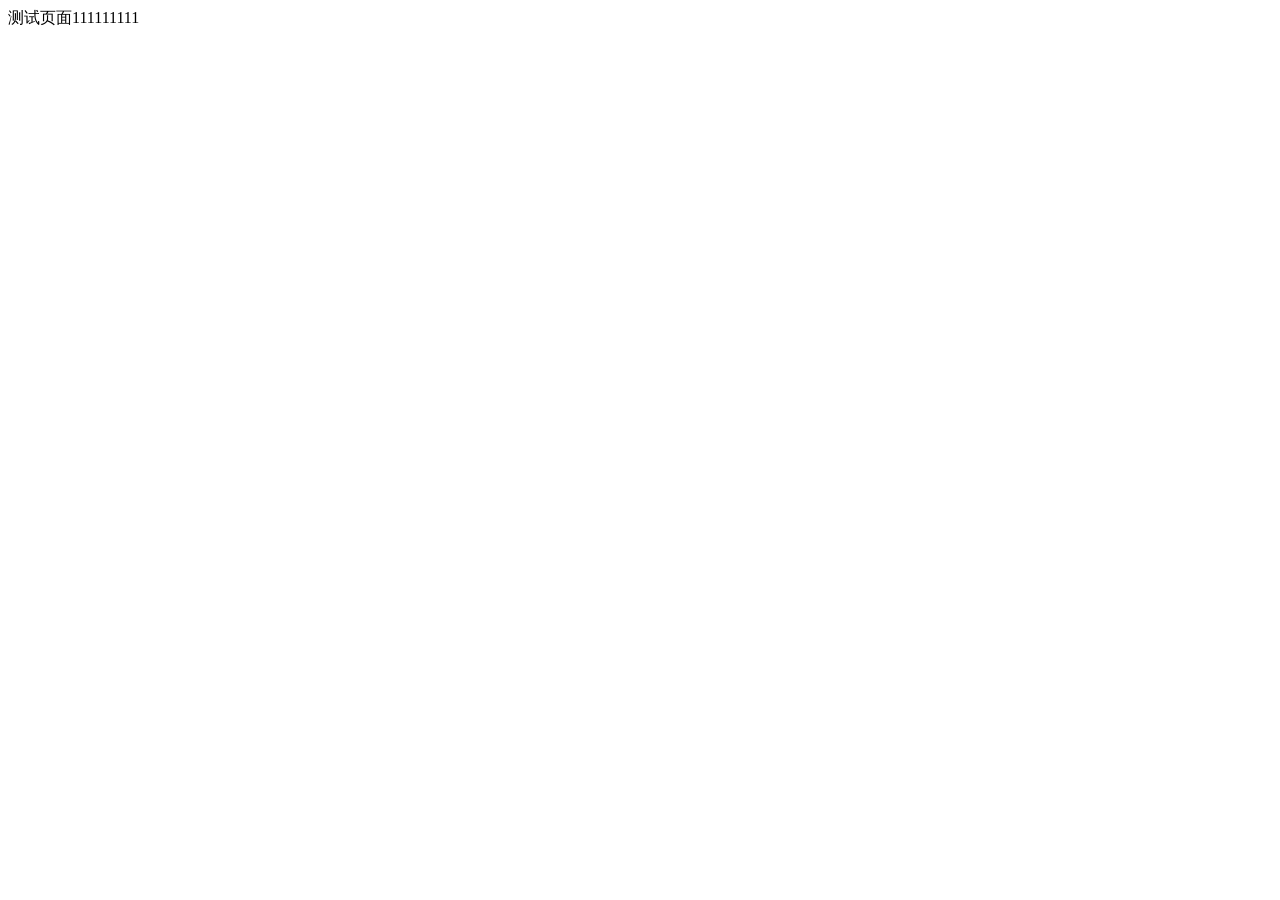
==== index.html @ 457b746d "测试提交1" ====
<!doctype html>
<html lang="zh" id="htmlRoot">
  <head>
    <meta charset="UTF-8" />
    <meta http-equiv="X-UA-Compatible" content="IE=edge,chrome=1" />
    <meta name="renderer" content="webkit" />
    <meta
      name="viewport"
      content="width=device-width,initial-scale=1.0,minimum-scale=1.0,maximum-scale=1.0,user-scalable=0"
    />
    <title>huangct668</title>
  </head>
  <body>
    <div id="app">
      <style>
        
      </style>
      <div class="app-loading">
        <div class="app-loading-wrap">
          <div class="app-loading-title">测试页面111111111</div>
        </div>
      </div>
    </div>
    <script type="text/javascript">
      
    </script>
  </body>
</html>
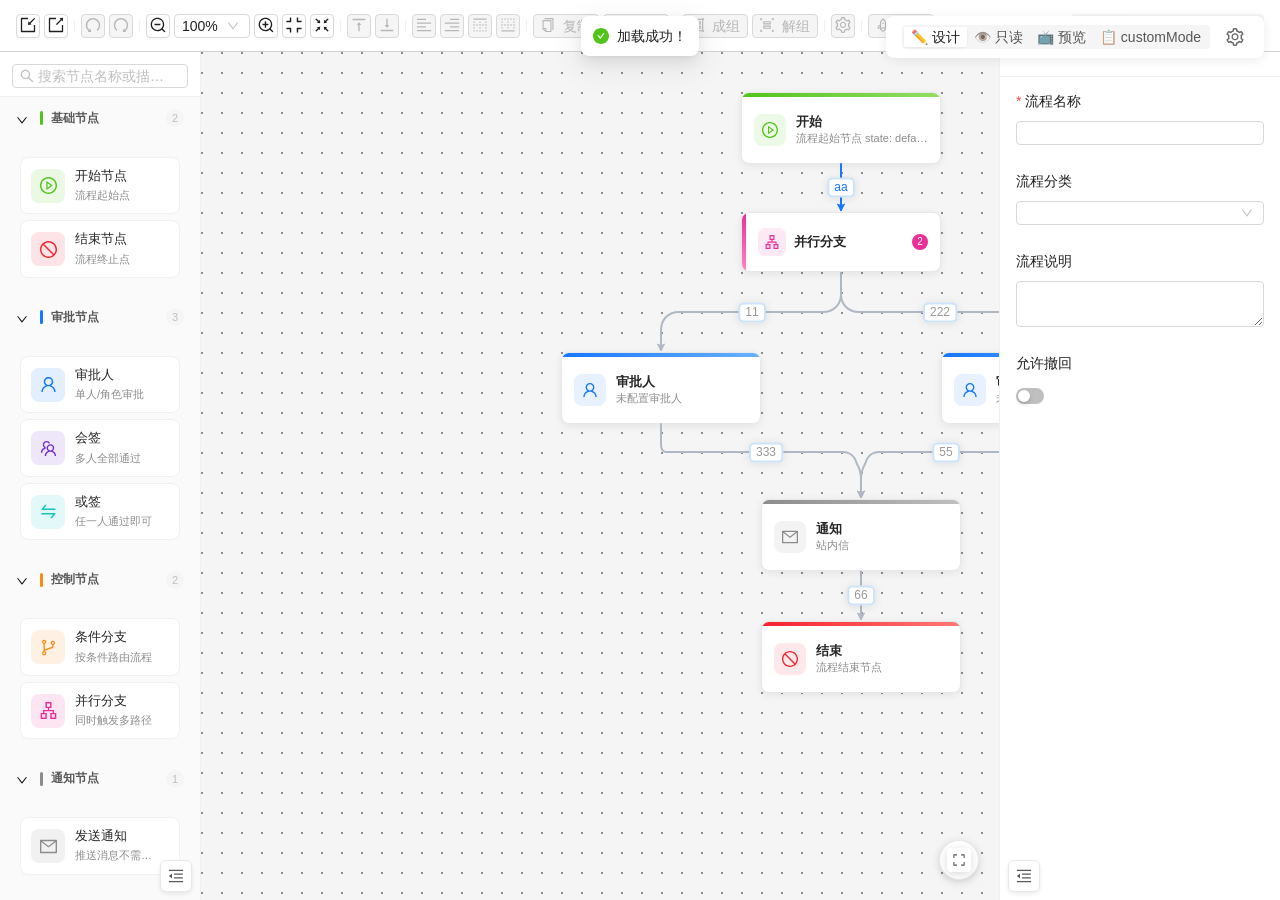
==== commit 99ae6e90: "文档2" ====
--- a/index.html
+++ b/index.html
@@ -1,28 +1,17 @@
-<!doctype html>
-<html lang="zh" id="htmlRoot">
-  <head>
-    <meta charset="UTF-8" />
-    <meta http-equiv="X-UA-Compatible" content="IE=edge,chrome=1" />
-    <meta name="renderer" content="webkit" />
-    <meta
-      name="viewport"
-      content="width=device-width,initial-scale=1.0,minimum-scale=1.0,maximum-scale=1.0,user-scalable=0"
-    />
-    <title>huangct668</title>
-  </head>
-  <body>
-    <div id="app">
-      <style>
-        
-      </style>
-      <div class="app-loading">
-        <div class="app-loading-wrap">
-          <div class="app-loading-title">测试页面111111111</div>
-        </div>
-      </div>
-    </div>
-    <script type="text/javascript">
-      
-    </script>
-  </body>
-</html>
+<!doctype html>
+<html lang="zh-CN">
+  <head>
+    <meta charset="UTF-8" />
+    <meta name="viewport" content="width=device-width, initial-scale=1.0" />
+    <title>流程设计器</title>
+    <script type="module" crossorigin src="./assets/js/index-CvD_JlXn.js"></script>
+    <link rel="modulepreload" crossorigin href="./assets/js/vendor-vue-CcUl2GYw.js">
+    <link rel="modulepreload" crossorigin href="./assets/js/vendor-antd-DIDkb4Re.js">
+    <link rel="modulepreload" crossorigin href="./assets/js/vendor-x6-B1j_dvdW.js">
+    <link rel="stylesheet" crossorigin href="./assets/css/index-ohrFNa9c.css">
+  </head>
+  <body>
+    <div id="app"></div>+
+  </body>
+</html>
--- a/assets/css/index-ohrFNa9c.css
+++ b/assets/css/index-ohrFNa9c.css
@@ -0,0 +1 @@
+html,body{width:100%;height:100%}input::-ms-clear,input::-ms-reveal{display:none}*,*:before,*:after{box-sizing:border-box}html{font-family:sans-serif;line-height:1.15;-webkit-text-size-adjust:100%;-ms-text-size-adjust:100%;-ms-overflow-style:scrollbar;-webkit-tap-highlight-color:rgba(0,0,0,0)}@-ms-viewport{width:device-width}body{margin:0}[tabindex="-1"]:focus{outline:none}hr{box-sizing:content-box;height:0;overflow:visible}h1,h2,h3,h4,h5,h6{margin-top:0;margin-bottom:.5em;font-weight:500}p{margin-top:0;margin-bottom:1em}abbr[title],abbr[data-original-title]{-webkit-text-decoration:underline dotted;text-decoration:underline;text-decoration:underline dotted;border-bottom:0;cursor:help}address{margin-bottom:1em;font-style:normal;line-height:inherit}input[type=text],input[type=password],input[type=number],textarea{-webkit-appearance:none}ol,ul,dl{margin-top:0;margin-bottom:1em}ol ol,ul ul,ol ul,ul ol{margin-bottom:0}dt{font-weight:500}dd{margin-bottom:.5em;margin-left:0}blockquote{margin:0 0 1em}dfn{font-style:italic}b,strong{font-weight:bolder}small{font-size:80%}sub,sup{position:relative;font-size:75%;line-height:0;vertical-align:baseline}sub{bottom:-.25em}sup{top:-.5em}pre,code,kbd,samp{font-size:1em;font-family:SFMono-Regular,Consolas,Liberation Mono,Menlo,Courier,monospace}pre{margin-top:0;margin-bottom:1em;overflow:auto}figure{margin:0 0 1em}img{vertical-align:middle;border-style:none}a,area,button,[role=button],input:not([type=range]),label,select,summary,textarea{touch-action:manipulation}table{border-collapse:collapse}caption{padding-top:.75em;padding-bottom:.3em;text-align:left;caption-side:bottom}input,button,select,optgroup,textarea{margin:0;color:inherit;font-size:inherit;font-family:inherit;line-height:inherit}button,input{overflow:visible}button,select{text-transform:none}button,html [type=button],[type=reset],[type=submit]{-webkit-appearance:button}button::-moz-focus-inner,[type=button]::-moz-focus-inner,[type=reset]::-moz-focus-inner,[type=submit]::-moz-focus-inner{padding:0;border-style:none}input[type=radio],input[type=checkbox]{box-sizing:border-box;padding:0}input[type=date],input[type=time],input[type=datetime-local],input[type=month]{-webkit-appearance:listbox}textarea{overflow:auto;resize:vertical}fieldset{min-width:0;margin:0;padding:0;border:0}legend{display:block;width:100%;max-width:100%;margin-bottom:.5em;padding:0;color:inherit;font-size:1.5em;line-height:inherit;white-space:normal}progress{vertical-align:baseline}[type=number]::-webkit-inner-spin-button,[type=number]::-webkit-outer-spin-button{height:auto}[type=search]{outline-offset:-2px;-webkit-appearance:none}[type=search]::-webkit-search-cancel-button,[type=search]::-webkit-search-decoration{-webkit-appearance:none}::-webkit-file-upload-button{font:inherit;-webkit-appearance:button}output{display:inline-block}summary{display:list-item}template{display:none}[hidden]{display:none!important}mark{padding:.2em;background-color:#feffe6}*{box-sizing:border-box;margin:0;padding:0}html,body,#app{width:100%;height:100%;overflow:hidden}*::-webkit-scrollbar{width:6px;height:6px}*::-webkit-scrollbar-track{background:transparent}*::-webkit-scrollbar-thumb{border-radius:3px}*::-webkit-scrollbar-corner{background:transparent}*{scrollbar-width:thin}.node-start[data-v-89750f72]{width:100%;height:100%;background:#fff;border:1.5px solid #e8e8e8;border-radius:8px;overflow:hidden;box-shadow:0 2px 8px #00000014;display:flex;flex-direction:column;user-select:none;transition:box-shadow .2s,border-color .2s}.node-start[data-v-89750f72]:hover{border:3px solid #52c41a;-background:#f1f5f1}.node-start--selected[data-v-89750f72]{border:3px solid #52c41a;box-shadow:0 0 0 3px #f5222d26,0 2px 8px #00000014}.node-start--selected[data-v-89750f72]{border-color:#52c41a;box-shadow:0 0 0 3px #52c41a26,0 2px 8px #00000014}.bar[data-v-89750f72]{height:4px;flex-shrink:0;background:linear-gradient(90deg,#52c41a,#95de64)}.body[data-v-89750f72]{flex:1;display:flex;align-items:center;padding:0 12px;gap:10px}.icon-wrap[data-v-89750f72]{width:32px;height:32px;border-radius:8px;flex-shrink:0;background:#52c41a1a;display:flex;align-items:center;justify-content:center}.icon[data-v-89750f72]{font-size:16px;color:#52c41a}.info[data-v-89750f72]{overflow:hidden;flex:1}.name[data-v-89750f72]{font-size:13px;font-weight:600;color:#262626;white-space:nowrap;overflow:hidden;text-overflow:ellipsis}.sub[data-v-89750f72]{font-size:11px;color:#8c8c8c;white-space:nowrap;overflow:hidden;text-overflow:ellipsis;margin-top:2px}.node-end[data-v-6ef08d2d]{width:200px;height:72px;background:#fff;border:1.5px solid #e8e8e8;border-radius:8px;overflow:hidden;box-shadow:0 2px 8px #00000014;display:flex;flex-direction:column;user-select:none;transition:box-shadow .2s,border-color .2s}.node-end--selected[data-v-6ef08d2d]{border:3px solid #f5222d;box-shadow:0 0 0 3px #f5222d26,0 2px 8px #00000014}.bar[data-v-6ef08d2d]{height:4px;flex-shrink:0;background:linear-gradient(90deg,#f5222d,#ff7875)}.body[data-v-6ef08d2d]{flex:1;display:flex;align-items:center;padding:0 12px;gap:10px}.icon-wrap[data-v-6ef08d2d]{width:32px;height:32px;border-radius:8px;flex-shrink:0;background:#f5222d1a;display:flex;align-items:center;justify-content:center}.icon[data-v-6ef08d2d]{font-size:16px;color:#f5222d}.info[data-v-6ef08d2d]{overflow:hidden;flex:1}.name[data-v-6ef08d2d]{font-size:13px;font-weight:600;color:#262626;white-space:nowrap;overflow:hidden;text-overflow:ellipsis}.sub[data-v-6ef08d2d]{font-size:11px;color:#8c8c8c;white-space:nowrap;overflow:hidden;text-overflow:ellipsis;margin-top:2px}.node-card[data-v-64b8705a]{width:200px;height:72px;background:#fff;border:1.5px solid #e8e8e8;border-radius:8px;overflow:hidden;box-shadow:0 2px 8px #00000014;display:flex;flex-direction:column;user-select:none;transition:box-shadow .2s,border-color .2s}.node-card[data-v-64b8705a]:hover{border:2.5px solid #74acfd}.node-card--selected[data-v-64b8705a]{border:3px solid #1677ff;box-shadow:0 0 0 3px #1677ff26,0 2px 8px #00000014}.bar[data-v-64b8705a]{height:4px;flex-shrink:0;background:linear-gradient(90deg,#1677ff,#69b1ff)}.body[data-v-64b8705a]{flex:1;display:flex;align-items:center;padding:0 12px;gap:10px}.icon-wrap[data-v-64b8705a]{width:32px;height:32px;border-radius:8px;flex-shrink:0;background:#1677ff1a;display:flex;align-items:center;justify-content:center}.icon[data-v-64b8705a]{font-size:16px;color:#1677ff}.info[data-v-64b8705a]{overflow:hidden;flex:1}.name[data-v-64b8705a]{font-size:13px;font-weight:600;color:#262626;white-space:nowrap;overflow:hidden;text-overflow:ellipsis}.sub[data-v-64b8705a]{font-size:11px;color:#8c8c8c;white-space:nowrap;overflow:hidden;text-overflow:ellipsis;margin-top:2px}.node-card[data-v-d6f4343e]{width:200px;height:72px;background:#fff;border:1.5px solid #e8e8e8;border-radius:8px;overflow:hidden;box-shadow:0 2px 8px #00000014;display:flex;flex-direction:column;user-select:none;transition:box-shadow .2s,border-color .2s}.node-card[data-v-d6f4343e]:hover{border:3px solid #722ed1}.node-card--selected[data-v-d6f4343e]{border:3px solid #722ed1;box-shadow:0 0 0 3px #722ed126,0 2px 8px #00000014}.bar[data-v-d6f4343e]{height:4px;flex-shrink:0;background:linear-gradient(90deg,#722ed1,#b37feb)}.body[data-v-d6f4343e]{flex:1;display:flex;align-items:center;padding:0 12px;gap:10px}.icon-wrap[data-v-d6f4343e]{width:32px;height:32px;border-radius:8px;flex-shrink:0;background:#722ed11a;display:flex;align-items:center;justify-content:center}.icon[data-v-d6f4343e]{font-size:16px;color:#722ed1}.info[data-v-d6f4343e]{overflow:hidden;flex:1}.name[data-v-d6f4343e]{font-size:13px;font-weight:600;color:#262626;white-space:nowrap;overflow:hidden;text-overflow:ellipsis}.sub[data-v-d6f4343e]{font-size:11px;color:#8c8c8c;margin-top:2px}.tag[data-v-d6f4343e]{flex-shrink:0;font-size:10px;padding:0 4px}.node-card[data-v-3a2b49b3]{width:200px;height:72px;background:#fff;border:1.5px solid #e8e8e8;border-radius:8px;overflow:hidden;box-shadow:0 2px 8px #00000014;display:flex;flex-direction:column;user-select:none;transition:box-shadow .2s,border-color .2s}.node-card--selected[data-v-3a2b49b3]{border-color:#13c2c2;box-shadow:0 0 0 3px #13c2c226,0 2px 8px #00000014}.bar[data-v-3a2b49b3]{height:4px;flex-shrink:0;background:linear-gradient(90deg,#13c2c2,#5cdbd3)}.body[data-v-3a2b49b3]{flex:1;display:flex;align-items:center;padding:0 12px;gap:10px}.icon-wrap[data-v-3a2b49b3]{width:32px;height:32px;border-radius:8px;flex-shrink:0;background:#13c2c21a;display:flex;align-items:center;justify-content:center}.icon[data-v-3a2b49b3]{font-size:16px;color:#13c2c2}.info[data-v-3a2b49b3]{overflow:hidden;flex:1}.name[data-v-3a2b49b3]{font-size:13px;font-weight:600;color:#262626;white-space:nowrap;overflow:hidden;text-overflow:ellipsis}.sub[data-v-3a2b49b3]{font-size:11px;color:#8c8c8c;margin-top:2px}.tag[data-v-3a2b49b3]{flex-shrink:0;font-size:10px;padding:0 4px}.node-condition[data-v-3cdffc5d]{width:100px;display:flex;align-items:flex-start;justify-content:center;user-select:none;position:relative;transition:height .3s ease}.node-condition--expanded[data-v-3cdffc5d]{align-items:flex-start}.diamond[data-v-3cdffc5d]{width:76px;height:76px;background:#fff;border:2.5px solid #FFD7A3;transform:rotate(45deg);display:flex;align-items:center;justify-content:center;flex-direction:column;border-radius:6px;box-shadow:0 2px 6px #ffd7a34d;transition:all .2s;margin-top:12px}.diamond[data-v-3cdffc5d]:hover{border-left:3px solid #ffa940;border-top:3px solid #ffa940}.diamond--selected[data-v-3cdffc5d]{border-left:3px solid #ffa940;border-top:3px solid #ffa940;background:#fff2e2;box-shadow:0 0 0 3px #ffa94033,0 2px 8px #ffa94066}.icon[data-v-3cdffc5d],.label[data-v-3cdffc5d]{color:#fa8c16;text-align:center;position:absolute}.icon[data-v-3cdffc5d]{font-size:18px;margin-bottom:22px;left:42px;top:31px}.label[data-v-3cdffc5d]{font-size:11px;white-space:nowrap;font-weight:600;line-height:1;width:100px;text-align:center;left:0;top:60px}.expand-toggle[data-v-3cdffc5d]{position:absolute;top:6px;right:6px;width:20px;height:20px;background:#fff;border:1px solid #ffa940;border-radius:50%;display:flex;align-items:center;justify-content:center;cursor:pointer;color:#ffa940;transition:all .2s;z-index:10}.expand-toggle[data-v-3cdffc5d]:hover{background:#fff2e2;transform:scale(1.1);box-shadow:0 2px 6px #ffa9404d}.expand-toggle--expanded[data-v-3cdffc5d]{background:#ffa940;color:#fff}.config-status[data-v-3cdffc5d]{position:absolute;top:6px;left:6px;width:8px;height:8px;border-radius:50%;border:1px solid #fff;box-shadow:0 1px 3px #0003;z-index:10}.config-status--success[data-v-3cdffc5d]{background:#52c41a}.config-status--warning[data-v-3cdffc5d]{background:#faad14}.config-status--error[data-v-3cdffc5d]{background:#ff4d4f}.branch-count[data-v-3cdffc5d]{position:absolute;bottom:4px;right:4px;background:#fff;color:#fa8c16;font-size:10px;font-weight:600;padding:1px 5px;border-radius:8px;box-shadow:0 1px 4px #0000001f;display:flex;align-items:center;gap:2px;line-height:16px;top:96px}.preview-panel[data-v-3cdffc5d]{position:absolute;top:108px;left:0;width:100%;background:#fff;border:1px solid #ffa940;border-radius:6px;box-shadow:0 2px 8px #ffa94033;overflow:hidden}.preview-header[data-v-3cdffc5d]{padding:6px 10px;background:#fff7e6;border-bottom:1px solid #ffe7ba;display:flex;align-items:center;justify-content:space-between;font-size:10px}.preview-header__label[data-v-3cdffc5d]{color:#8c8c8c;font-weight:500}.preview-header__value[data-v-3cdffc5d]{color:#fa8c16;font-weight:600;background:#fff;padding:2px 6px;border-radius:3px;border:1px solid #ffd591}.preview-branches[data-v-3cdffc5d]{padding:6px;display:flex;flex-direction:column;gap:4px;max-height:150px;overflow-y:auto}.preview-branch[data-v-3cdffc5d]{background:#fafafa;border:1px solid #e8e8e8;border-radius:4px;padding:4px 6px;font-size:10px}.preview-branch--default[data-v-3cdffc5d]{border-color:#ffa940;border-style:dashed;background:#fff7e6}.preview-branch__header[data-v-3cdffc5d]{display:flex;align-items:center;gap:4px}.preview-branch__index[data-v-3cdffc5d]{display:flex;align-items:center;justify-content:center;width:14px;height:14px;border-radius:50%;background:#1890ff;color:#fff;font-size:9px;font-weight:600;flex-shrink:0}.preview-branch--default .preview-branch__index[data-v-3cdffc5d]{background:#ffa940}.preview-branch__name[data-v-3cdffc5d]{flex:1;color:#262626;font-weight:500;overflow:hidden;text-overflow:ellipsis;white-space:nowrap}.preview-branch__icon[data-v-3cdffc5d]{width:14px;height:14px;border-radius:50%;display:flex;align-items:center;justify-content:center;font-size:9px;font-weight:600;flex-shrink:0;background:#52c41a;color:#fff}.preview-branch:not(.preview-branch--default) .preview-branch__icon[data-v-3cdffc5d]{background:#ff4d4f}.preview-branch__hint[data-v-3cdffc5d]{margin-top:2px;color:#8c8c8c;font-size:9px}.preview-more[data-v-3cdffc5d]{text-align:center;color:#8c8c8c;font-size:9px;padding:4px 0;border-top:1px dashed #e8e8e8}.preview-footer[data-v-3cdffc5d]{padding:6px 10px;background:#fafafa;border-top:1px solid #e8e8e8;text-align:center;font-size:10px;color:#1890ff;font-weight:500;cursor:pointer;transition:all .2s}.preview-footer[data-v-3cdffc5d]:hover{background:#e6f7ff;color:#0050b3}.preview-expand-enter-active[data-v-3cdffc5d],.preview-expand-leave-active[data-v-3cdffc5d]{transition:all .3s ease}.preview-expand-enter-from[data-v-3cdffc5d],.preview-expand-leave-to[data-v-3cdffc5d]{opacity:0;transform:translateY(-10px)}.preview-expand-enter-to[data-v-3cdffc5d],.preview-expand-leave-from[data-v-3cdffc5d]{opacity:1;transform:translateY(0)}.node-card[data-v-73d00122]{width:200px;height:60px;background:#fff;border:1.5px solid #e8e8e8;border-radius:8px;overflow:hidden;box-shadow:0 2px 8px #00000014;display:flex;position:relative;user-select:none;transition:box-shadow .2s,border-color .2s}.node-card[data-v-73d00122]:hover{border:3px solid #eb2f96}.node-card--selected[data-v-73d00122]{border:3px solid #eb2f96;background:#f8f8f8;box-shadow:0 0 0 3px #eb2f9626,0 2px 8px #00000014}.side-bar[data-v-73d00122]{width:4px;flex-shrink:0;background:linear-gradient(180deg,#eb2f96,#ff85c2)}.body[data-v-73d00122]{flex:1;display:flex;align-items:center;padding:0 12px;gap:8px}.icon-wrap[data-v-73d00122]{width:28px;height:28px;border-radius:7px;flex-shrink:0;background:#eb2f961a;display:flex;align-items:center;justify-content:center}.icon[data-v-73d00122]{font-size:14px;color:#eb2f96}.name[data-v-73d00122]{font-size:13px;font-weight:600;color:#262626}.node-card[data-v-6801fa4a]{width:200px;height:72px;background:#fff;border:1.5px solid #e8e8e8;border-radius:8px;overflow:hidden;box-shadow:0 2px 8px #00000014;display:flex;flex-direction:column;user-select:none;transition:box-shadow .2s,border-color .2s}.node-card[data-v-6801fa4a]:hover{border:2.5px solid #8c8c8c}.node-card--selected[data-v-6801fa4a]{border:3px solid #8c8c8c;box-shadow:0 0 0 3px #8c8c8c2e,0 2px 8px #00000014}.bar[data-v-6801fa4a]{height:4px;flex-shrink:0;background:linear-gradient(90deg,#8c8c8c,#bfbfbf)}.body[data-v-6801fa4a]{flex:1;display:flex;align-items:center;padding:0 12px;gap:10px}.icon-wrap[data-v-6801fa4a]{width:32px;height:32px;border-radius:8px;flex-shrink:0;background:#8c8c8c1a;display:flex;align-items:center;justify-content:center}.icon[data-v-6801fa4a]{font-size:16px;color:#8c8c8c}.info[data-v-6801fa4a]{overflow:hidden}.name[data-v-6801fa4a]{font-size:13px;font-weight:600;color:#262626;white-space:nowrap;overflow:hidden;text-overflow:ellipsis}.sub[data-v-6801fa4a]{font-size:11px;color:#8c8c8c;margin-top:2px}.html-card-node{width:200px;height:72px;pointer-events:all}.html-card-node .node-card{width:100%;height:100%;background:#fff;border:1.5px solid #e8e8e8;border-radius:8px;overflow:hidden;box-shadow:0 2px 8px #00000014;display:flex;flex-direction:column;user-select:none;transition:box-shadow .2s,border-color .2s}.html-card-node .node-card:hover{border:2.5px solid #9254de}.html-card-node .node-card--selected{border:3px solid #722ed1!important;box-shadow:0 0 0 3px #722ed126,0 2px 8px #00000014!important}.html-card-node .bar{height:4px;flex-shrink:0;background:linear-gradient(90deg,#722ed1,#9254de)}.html-card-node .body{flex:1;display:flex;align-items:center;padding:0 12px;gap:10px}.html-card-node .icon-wrap{width:32px;height:32px;border-radius:8px;flex-shrink:0;background:#722ed11a;display:flex;align-items:center;justify-content:center}.html-card-node .info{overflow:hidden;flex:1}.html-card-node .name{font-size:13px;font-weight:600;color:#262626;white-space:nowrap;overflow:hidden;text-overflow:ellipsis}.html-card-node .sub{font-size:11px;color:#8c8c8c;white-space:nowrap;overflow:hidden;text-overflow:ellipsis;margin-top:2px}.node-start{width:100%;height:100%;background:#fff;border:1.5px solid #e8e8e8;border-radius:8px;overflow:hidden;box-shadow:0 2px 8px #00000014;display:flex;flex-direction:column;user-select:none;transition:box-shadow .2s,border-color .2s}.node-start:hover{border:3px solid #52c41a;-background:#f1f5f1}.node-start--selected{border:3px solid #52c41a;box-shadow:0 0 0 3px #f5222d26,0 2px 8px #00000014}.node-start--selected{border-color:#52c41a;box-shadow:0 0 0 3px #52c41a26,0 2px 8px #00000014}.bar{height:4px;flex-shrink:0;background:linear-gradient(90deg,#52c41a,#95de64)}.body{flex:1;display:flex;align-items:center;padding:0 12px;gap:10px}.icon-wrap{width:32px;height:32px;border-radius:8px;flex-shrink:0;background:#52c41a1a;display:flex;align-items:center;justify-content:center}.icon{font-size:16px;color:#52c41a}.info{overflow:hidden;flex:1}.name{font-size:13px;font-weight:600;color:#262626;white-space:nowrap;overflow:hidden;text-overflow:ellipsis}.sub{font-size:11px;color:#8c8c8c;white-space:nowrap;overflow:hidden;text-overflow:ellipsis;margin-top:2px}@keyframes halo-ripple{0%{opacity:.8;transform:scale(1)}to{opacity:0;transform:scale(2.2)}}.x6-highlight-halo-group,.x6-highlight-halo{pointer-events:none}.x6-highlight-halo--animated{animation:halo-ripple 1.6s ease-out infinite}.x6-highlight-halo--delay-0{animation-delay:0s}.x6-highlight-halo--delay-1{animation-delay:.4s}.x6-highlight-halo--delay-2{animation-delay:.8s}
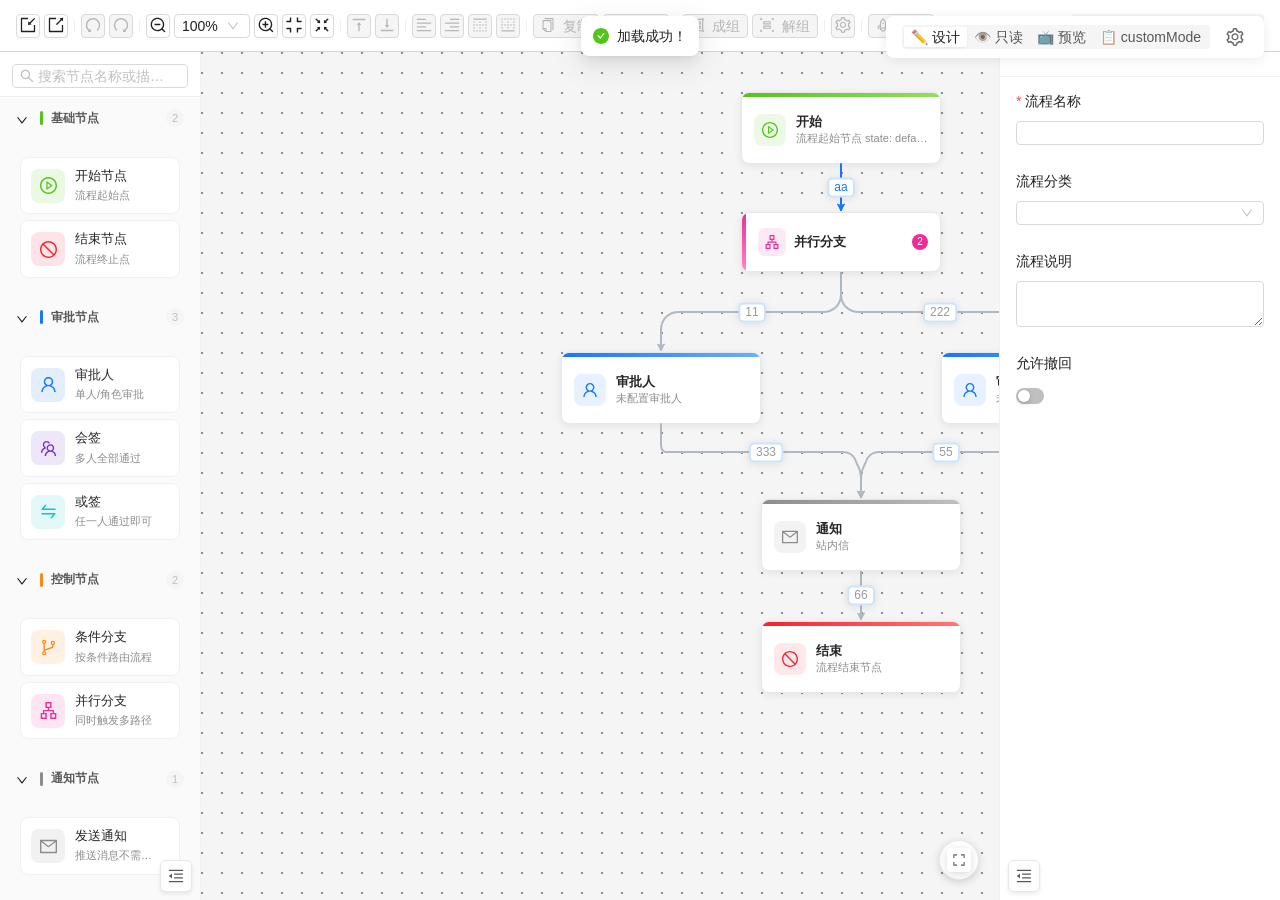
==== commit 3f75c6cc: "文档0.0.5" ====
--- a/index.html
+++ b/index.html
@@ -4,11 +4,11 @@
     <meta charset="UTF-8" />
     <meta name="viewport" content="width=device-width, initial-scale=1.0" />
     <title>流程设计器</title>
-    <script type="module" crossorigin src="./assets/js/index-CvD_JlXn.js"></script>
-    <link rel="modulepreload" crossorigin href="./assets/js/vendor-vue-CcUl2GYw.js">
-    <link rel="modulepreload" crossorigin href="./assets/js/vendor-antd-DIDkb4Re.js">
-    <link rel="modulepreload" crossorigin href="./assets/js/vendor-x6-B1j_dvdW.js">
-    <link rel="stylesheet" crossorigin href="./assets/css/index-ohrFNa9c.css">
+    <script type="module" crossorigin src="./assets/index-82OMxN3c.js"></script>
+    <link rel="modulepreload" crossorigin href="./assets/vendor-vue-n6x0MXoC.js">
+    <link rel="modulepreload" crossorigin href="./assets/vendor-antd-DQF42uR_.js">
+    <link rel="modulepreload" crossorigin href="./assets/vendor-x6-B0tTI3Tl.js">
+    <link rel="stylesheet" crossorigin href="./assets/index-BiUTmvsH.css">
   </head>
   <body>
     <div id="app"></div>
--- a/assets/index-BiUTmvsH.css
+++ b/assets/index-BiUTmvsH.css
@@ -0,0 +1 @@
+html,body{width:100%;height:100%}input::-ms-clear,input::-ms-reveal{display:none}*,*:before,*:after{box-sizing:border-box}html{font-family:sans-serif;line-height:1.15;-webkit-text-size-adjust:100%;-ms-text-size-adjust:100%;-ms-overflow-style:scrollbar;-webkit-tap-highlight-color:rgba(0,0,0,0)}@-ms-viewport{width:device-width}body{margin:0}[tabindex="-1"]:focus{outline:none}hr{box-sizing:content-box;height:0;overflow:visible}h1,h2,h3,h4,h5,h6{margin-top:0;margin-bottom:.5em;font-weight:500}p{margin-top:0;margin-bottom:1em}abbr[title],abbr[data-original-title]{-webkit-text-decoration:underline dotted;text-decoration:underline;text-decoration:underline dotted;border-bottom:0;cursor:help}address{margin-bottom:1em;font-style:normal;line-height:inherit}input[type=text],input[type=password],input[type=number],textarea{-webkit-appearance:none}ol,ul,dl{margin-top:0;margin-bottom:1em}ol ol,ul ul,ol ul,ul ol{margin-bottom:0}dt{font-weight:500}dd{margin-bottom:.5em;margin-left:0}blockquote{margin:0 0 1em}dfn{font-style:italic}b,strong{font-weight:bolder}small{font-size:80%}sub,sup{position:relative;font-size:75%;line-height:0;vertical-align:baseline}sub{bottom:-.25em}sup{top:-.5em}pre,code,kbd,samp{font-size:1em;font-family:SFMono-Regular,Consolas,Liberation Mono,Menlo,Courier,monospace}pre{margin-top:0;margin-bottom:1em;overflow:auto}figure{margin:0 0 1em}img{vertical-align:middle;border-style:none}a,area,button,[role=button],input:not([type=range]),label,select,summary,textarea{touch-action:manipulation}table{border-collapse:collapse}caption{padding-top:.75em;padding-bottom:.3em;text-align:left;caption-side:bottom}input,button,select,optgroup,textarea{margin:0;color:inherit;font-size:inherit;font-family:inherit;line-height:inherit}button,input{overflow:visible}button,select{text-transform:none}button,html [type=button],[type=reset],[type=submit]{-webkit-appearance:button}button::-moz-focus-inner,[type=button]::-moz-focus-inner,[type=reset]::-moz-focus-inner,[type=submit]::-moz-focus-inner{padding:0;border-style:none}input[type=radio],input[type=checkbox]{box-sizing:border-box;padding:0}input[type=date],input[type=time],input[type=datetime-local],input[type=month]{-webkit-appearance:listbox}textarea{overflow:auto;resize:vertical}fieldset{min-width:0;margin:0;padding:0;border:0}legend{display:block;width:100%;max-width:100%;margin-bottom:.5em;padding:0;color:inherit;font-size:1.5em;line-height:inherit;white-space:normal}progress{vertical-align:baseline}[type=number]::-webkit-inner-spin-button,[type=number]::-webkit-outer-spin-button{height:auto}[type=search]{outline-offset:-2px;-webkit-appearance:none}[type=search]::-webkit-search-cancel-button,[type=search]::-webkit-search-decoration{-webkit-appearance:none}::-webkit-file-upload-button{font:inherit;-webkit-appearance:button}output{display:inline-block}summary{display:list-item}template{display:none}[hidden]{display:none!important}mark{padding:.2em;background-color:#feffe6}*{box-sizing:border-box;margin:0;padding:0}html,body,#app{width:100%;height:100%;overflow:hidden}*::-webkit-scrollbar{width:6px;height:6px}*::-webkit-scrollbar-track{background:transparent}*::-webkit-scrollbar-thumb{border-radius:3px}*::-webkit-scrollbar-corner{background:transparent}*{scrollbar-width:thin}.node-start[data-v-89750f72]{width:100%;height:100%;background:#fff;border:1.5px solid #e8e8e8;border-radius:8px;overflow:hidden;box-shadow:0 2px 8px #00000014;display:flex;flex-direction:column;-webkit-user-select:none;user-select:none;transition:box-shadow .2s,border-color .2s}.node-start[data-v-89750f72]:hover{border:3px solid #52c41a;-background:#f1f5f1}.node-start--selected[data-v-89750f72]{border:3px solid #52c41a;box-shadow:0 0 0 3px #f5222d26,0 2px 8px #00000014}.node-start--selected[data-v-89750f72]{border-color:#52c41a;box-shadow:0 0 0 3px #52c41a26,0 2px 8px #00000014}.bar[data-v-89750f72]{height:4px;flex-shrink:0;background:linear-gradient(90deg,#52c41a,#95de64)}.body[data-v-89750f72]{flex:1;display:flex;align-items:center;padding:0 12px;gap:10px}.icon-wrap[data-v-89750f72]{width:32px;height:32px;border-radius:8px;flex-shrink:0;background:#52c41a1a;display:flex;align-items:center;justify-content:center}.icon[data-v-89750f72]{font-size:16px;color:#52c41a}.info[data-v-89750f72]{overflow:hidden;flex:1}.name[data-v-89750f72]{font-size:13px;font-weight:600;color:#262626;white-space:nowrap;overflow:hidden;text-overflow:ellipsis}.sub[data-v-89750f72]{font-size:11px;color:#8c8c8c;white-space:nowrap;overflow:hidden;text-overflow:ellipsis;margin-top:2px}.node-end[data-v-6ef08d2d]{width:200px;height:72px;background:#fff;border:1.5px solid #e8e8e8;border-radius:8px;overflow:hidden;box-shadow:0 2px 8px #00000014;display:flex;flex-direction:column;-webkit-user-select:none;user-select:none;transition:box-shadow .2s,border-color .2s}.node-end--selected[data-v-6ef08d2d]{border:3px solid #f5222d;box-shadow:0 0 0 3px #f5222d26,0 2px 8px #00000014}.bar[data-v-6ef08d2d]{height:4px;flex-shrink:0;background:linear-gradient(90deg,#f5222d,#ff7875)}.body[data-v-6ef08d2d]{flex:1;display:flex;align-items:center;padding:0 12px;gap:10px}.icon-wrap[data-v-6ef08d2d]{width:32px;height:32px;border-radius:8px;flex-shrink:0;background:#f5222d1a;display:flex;align-items:center;justify-content:center}.icon[data-v-6ef08d2d]{font-size:16px;color:#f5222d}.info[data-v-6ef08d2d]{overflow:hidden;flex:1}.name[data-v-6ef08d2d]{font-size:13px;font-weight:600;color:#262626;white-space:nowrap;overflow:hidden;text-overflow:ellipsis}.sub[data-v-6ef08d2d]{font-size:11px;color:#8c8c8c;white-space:nowrap;overflow:hidden;text-overflow:ellipsis;margin-top:2px}.node-card[data-v-64b8705a]{width:200px;height:72px;background:#fff;border:1.5px solid #e8e8e8;border-radius:8px;overflow:hidden;box-shadow:0 2px 8px #00000014;display:flex;flex-direction:column;-webkit-user-select:none;user-select:none;transition:box-shadow .2s,border-color .2s}.node-card[data-v-64b8705a]:hover{border:2.5px solid #74acfd}.node-card--selected[data-v-64b8705a]{border:3px solid #1677ff;box-shadow:0 0 0 3px #1677ff26,0 2px 8px #00000014}.bar[data-v-64b8705a]{height:4px;flex-shrink:0;background:linear-gradient(90deg,#1677ff,#69b1ff)}.body[data-v-64b8705a]{flex:1;display:flex;align-items:center;padding:0 12px;gap:10px}.icon-wrap[data-v-64b8705a]{width:32px;height:32px;border-radius:8px;flex-shrink:0;background:#1677ff1a;display:flex;align-items:center;justify-content:center}.icon[data-v-64b8705a]{font-size:16px;color:#1677ff}.info[data-v-64b8705a]{overflow:hidden;flex:1}.name[data-v-64b8705a]{font-size:13px;font-weight:600;color:#262626;white-space:nowrap;overflow:hidden;text-overflow:ellipsis}.sub[data-v-64b8705a]{font-size:11px;color:#8c8c8c;white-space:nowrap;overflow:hidden;text-overflow:ellipsis;margin-top:2px}.node-card[data-v-d6f4343e]{width:200px;height:72px;background:#fff;border:1.5px solid #e8e8e8;border-radius:8px;overflow:hidden;box-shadow:0 2px 8px #00000014;display:flex;flex-direction:column;-webkit-user-select:none;user-select:none;transition:box-shadow .2s,border-color .2s}.node-card[data-v-d6f4343e]:hover{border:3px solid #722ed1}.node-card--selected[data-v-d6f4343e]{border:3px solid #722ed1;box-shadow:0 0 0 3px #722ed126,0 2px 8px #00000014}.bar[data-v-d6f4343e]{height:4px;flex-shrink:0;background:linear-gradient(90deg,#722ed1,#b37feb)}.body[data-v-d6f4343e]{flex:1;display:flex;align-items:center;padding:0 12px;gap:10px}.icon-wrap[data-v-d6f4343e]{width:32px;height:32px;border-radius:8px;flex-shrink:0;background:#722ed11a;display:flex;align-items:center;justify-content:center}.icon[data-v-d6f4343e]{font-size:16px;color:#722ed1}.info[data-v-d6f4343e]{overflow:hidden;flex:1}.name[data-v-d6f4343e]{font-size:13px;font-weight:600;color:#262626;white-space:nowrap;overflow:hidden;text-overflow:ellipsis}.sub[data-v-d6f4343e]{font-size:11px;color:#8c8c8c;margin-top:2px}.tag[data-v-d6f4343e]{flex-shrink:0;font-size:10px;padding:0 4px}.node-card[data-v-3a2b49b3]{width:200px;height:72px;background:#fff;border:1.5px solid #e8e8e8;border-radius:8px;overflow:hidden;box-shadow:0 2px 8px #00000014;display:flex;flex-direction:column;-webkit-user-select:none;user-select:none;transition:box-shadow .2s,border-color .2s}.node-card--selected[data-v-3a2b49b3]{border-color:#13c2c2;box-shadow:0 0 0 3px #13c2c226,0 2px 8px #00000014}.bar[data-v-3a2b49b3]{height:4px;flex-shrink:0;background:linear-gradient(90deg,#13c2c2,#5cdbd3)}.body[data-v-3a2b49b3]{flex:1;display:flex;align-items:center;padding:0 12px;gap:10px}.icon-wrap[data-v-3a2b49b3]{width:32px;height:32px;border-radius:8px;flex-shrink:0;background:#13c2c21a;display:flex;align-items:center;justify-content:center}.icon[data-v-3a2b49b3]{font-size:16px;color:#13c2c2}.info[data-v-3a2b49b3]{overflow:hidden;flex:1}.name[data-v-3a2b49b3]{font-size:13px;font-weight:600;color:#262626;white-space:nowrap;overflow:hidden;text-overflow:ellipsis}.sub[data-v-3a2b49b3]{font-size:11px;color:#8c8c8c;margin-top:2px}.tag[data-v-3a2b49b3]{flex-shrink:0;font-size:10px;padding:0 4px}.node-condition[data-v-3cdffc5d]{width:100px;display:flex;align-items:flex-start;justify-content:center;-webkit-user-select:none;user-select:none;position:relative;transition:height .3s ease}.node-condition--expanded[data-v-3cdffc5d]{align-items:flex-start}.diamond[data-v-3cdffc5d]{width:76px;height:76px;background:#fff;border:2.5px solid #FFD7A3;transform:rotate(45deg);display:flex;align-items:center;justify-content:center;flex-direction:column;border-radius:6px;box-shadow:0 2px 6px #ffd7a34d;transition:all .2s;margin-top:12px}.diamond[data-v-3cdffc5d]:hover{border-left:3px solid #ffa940;border-top:3px solid #ffa940}.diamond--selected[data-v-3cdffc5d]{border-left:3px solid #ffa940;border-top:3px solid #ffa940;background:#fff2e2;box-shadow:0 0 0 3px #ffa94033,0 2px 8px #ffa94066}.icon[data-v-3cdffc5d],.label[data-v-3cdffc5d]{color:#fa8c16;text-align:center;position:absolute}.icon[data-v-3cdffc5d]{font-size:18px;margin-bottom:22px;left:42px;top:31px}.label[data-v-3cdffc5d]{font-size:11px;white-space:nowrap;font-weight:600;line-height:1;width:100px;text-align:center;left:0;top:60px}.expand-toggle[data-v-3cdffc5d]{position:absolute;top:6px;right:6px;width:20px;height:20px;background:#fff;border:1px solid #ffa940;border-radius:50%;display:flex;align-items:center;justify-content:center;cursor:pointer;color:#ffa940;transition:all .2s;z-index:10}.expand-toggle[data-v-3cdffc5d]:hover{background:#fff2e2;transform:scale(1.1);box-shadow:0 2px 6px #ffa9404d}.expand-toggle--expanded[data-v-3cdffc5d]{background:#ffa940;color:#fff}.config-status[data-v-3cdffc5d]{position:absolute;top:6px;left:6px;width:8px;height:8px;border-radius:50%;border:1px solid #fff;box-shadow:0 1px 3px #0003;z-index:10}.config-status--success[data-v-3cdffc5d]{background:#52c41a}.config-status--warning[data-v-3cdffc5d]{background:#faad14}.config-status--error[data-v-3cdffc5d]{background:#ff4d4f}.branch-count[data-v-3cdffc5d]{position:absolute;bottom:4px;right:4px;background:#fff;color:#fa8c16;font-size:10px;font-weight:600;padding:1px 5px;border-radius:8px;box-shadow:0 1px 4px #0000001f;display:flex;align-items:center;gap:2px;line-height:16px;top:96px}.preview-panel[data-v-3cdffc5d]{position:absolute;top:108px;left:0;width:100%;background:#fff;border:1px solid #ffa940;border-radius:6px;box-shadow:0 2px 8px #ffa94033;overflow:hidden}.preview-header[data-v-3cdffc5d]{padding:6px 10px;background:#fff7e6;border-bottom:1px solid #ffe7ba;display:flex;align-items:center;justify-content:space-between;font-size:10px}.preview-header__label[data-v-3cdffc5d]{color:#8c8c8c;font-weight:500}.preview-header__value[data-v-3cdffc5d]{color:#fa8c16;font-weight:600;background:#fff;padding:2px 6px;border-radius:3px;border:1px solid #ffd591}.preview-branches[data-v-3cdffc5d]{padding:6px;display:flex;flex-direction:column;gap:4px;max-height:150px;overflow-y:auto}.preview-branch[data-v-3cdffc5d]{background:#fafafa;border:1px solid #e8e8e8;border-radius:4px;padding:4px 6px;font-size:10px}.preview-branch--default[data-v-3cdffc5d]{border-color:#ffa940;border-style:dashed;background:#fff7e6}.preview-branch__header[data-v-3cdffc5d]{display:flex;align-items:center;gap:4px}.preview-branch__index[data-v-3cdffc5d]{display:flex;align-items:center;justify-content:center;width:14px;height:14px;border-radius:50%;background:#1890ff;color:#fff;font-size:9px;font-weight:600;flex-shrink:0}.preview-branch--default .preview-branch__index[data-v-3cdffc5d]{background:#ffa940}.preview-branch__name[data-v-3cdffc5d]{flex:1;color:#262626;font-weight:500;overflow:hidden;text-overflow:ellipsis;white-space:nowrap}.preview-branch__icon[data-v-3cdffc5d]{width:14px;height:14px;border-radius:50%;display:flex;align-items:center;justify-content:center;font-size:9px;font-weight:600;flex-shrink:0;background:#52c41a;color:#fff}.preview-branch:not(.preview-branch--default) .preview-branch__icon[data-v-3cdffc5d]{background:#ff4d4f}.preview-branch__hint[data-v-3cdffc5d]{margin-top:2px;color:#8c8c8c;font-size:9px}.preview-more[data-v-3cdffc5d]{text-align:center;color:#8c8c8c;font-size:9px;padding:4px 0;border-top:1px dashed #e8e8e8}.preview-footer[data-v-3cdffc5d]{padding:6px 10px;background:#fafafa;border-top:1px solid #e8e8e8;text-align:center;font-size:10px;color:#1890ff;font-weight:500;cursor:pointer;transition:all .2s}.preview-footer[data-v-3cdffc5d]:hover{background:#e6f7ff;color:#0050b3}.preview-expand-enter-active[data-v-3cdffc5d],.preview-expand-leave-active[data-v-3cdffc5d]{transition:all .3s ease}.preview-expand-enter-from[data-v-3cdffc5d],.preview-expand-leave-to[data-v-3cdffc5d]{opacity:0;transform:translateY(-10px)}.preview-expand-enter-to[data-v-3cdffc5d],.preview-expand-leave-from[data-v-3cdffc5d]{opacity:1;transform:translateY(0)}.node-card[data-v-73d00122]{width:200px;height:60px;background:#fff;border:1.5px solid #e8e8e8;border-radius:8px;overflow:hidden;box-shadow:0 2px 8px #00000014;display:flex;position:relative;-webkit-user-select:none;user-select:none;transition:box-shadow .2s,border-color .2s}.node-card[data-v-73d00122]:hover{border:3px solid #eb2f96}.node-card--selected[data-v-73d00122]{border:3px solid #eb2f96;background:#f8f8f8;box-shadow:0 0 0 3px #eb2f9626,0 2px 8px #00000014}.side-bar[data-v-73d00122]{width:4px;flex-shrink:0;background:linear-gradient(180deg,#eb2f96,#ff85c2)}.body[data-v-73d00122]{flex:1;display:flex;align-items:center;padding:0 12px;gap:8px}.icon-wrap[data-v-73d00122]{width:28px;height:28px;border-radius:7px;flex-shrink:0;background:#eb2f961a;display:flex;align-items:center;justify-content:center}.icon[data-v-73d00122]{font-size:14px;color:#eb2f96}.name[data-v-73d00122]{font-size:13px;font-weight:600;color:#262626}.node-card[data-v-6801fa4a]{width:200px;height:72px;background:#fff;border:1.5px solid #e8e8e8;border-radius:8px;overflow:hidden;box-shadow:0 2px 8px #00000014;display:flex;flex-direction:column;-webkit-user-select:none;user-select:none;transition:box-shadow .2s,border-color .2s}.node-card[data-v-6801fa4a]:hover{border:2.5px solid #8c8c8c}.node-card--selected[data-v-6801fa4a]{border:3px solid #8c8c8c;box-shadow:0 0 0 3px #8c8c8c2e,0 2px 8px #00000014}.bar[data-v-6801fa4a]{height:4px;flex-shrink:0;background:linear-gradient(90deg,#8c8c8c,#bfbfbf)}.body[data-v-6801fa4a]{flex:1;display:flex;align-items:center;padding:0 12px;gap:10px}.icon-wrap[data-v-6801fa4a]{width:32px;height:32px;border-radius:8px;flex-shrink:0;background:#8c8c8c1a;display:flex;align-items:center;justify-content:center}.icon[data-v-6801fa4a]{font-size:16px;color:#8c8c8c}.info[data-v-6801fa4a]{overflow:hidden}.name[data-v-6801fa4a]{font-size:13px;font-weight:600;color:#262626;white-space:nowrap;overflow:hidden;text-overflow:ellipsis}.sub[data-v-6801fa4a]{font-size:11px;color:#8c8c8c;margin-top:2px}.html-card-node{width:200px;height:72px;pointer-events:all}.html-card-node .node-card{width:100%;height:100%;background:#fff;border:1.5px solid #e8e8e8;border-radius:8px;overflow:hidden;box-shadow:0 2px 8px #00000014;display:flex;flex-direction:column;-webkit-user-select:none;user-select:none;transition:box-shadow .2s,border-color .2s}.html-card-node .node-card:hover{border:2.5px solid #9254de}.html-card-node .node-card--selected{border:3px solid #722ed1!important;box-shadow:0 0 0 3px #722ed126,0 2px 8px #00000014!important}.html-card-node .bar{height:4px;flex-shrink:0;background:linear-gradient(90deg,#722ed1,#9254de)}.html-card-node .body{flex:1;display:flex;align-items:center;padding:0 12px;gap:10px}.html-card-node .icon-wrap{width:32px;height:32px;border-radius:8px;flex-shrink:0;background:#722ed11a;display:flex;align-items:center;justify-content:center}.html-card-node .info{overflow:hidden;flex:1}.html-card-node .name{font-size:13px;font-weight:600;color:#262626;white-space:nowrap;overflow:hidden;text-overflow:ellipsis}.html-card-node .sub{font-size:11px;color:#8c8c8c;white-space:nowrap;overflow:hidden;text-overflow:ellipsis;margin-top:2px}.node-start{width:100%;height:100%;background:#fff;border:1.5px solid #e8e8e8;border-radius:8px;overflow:hidden;box-shadow:0 2px 8px #00000014;display:flex;flex-direction:column;-webkit-user-select:none;user-select:none;transition:box-shadow .2s,border-color .2s}.node-start:hover{border:3px solid #52c41a;-background:#f1f5f1}.node-start--selected{border:3px solid #52c41a;box-shadow:0 0 0 3px #f5222d26,0 2px 8px #00000014}.node-start--selected{border-color:#52c41a;box-shadow:0 0 0 3px #52c41a26,0 2px 8px #00000014}.bar{height:4px;flex-shrink:0;background:linear-gradient(90deg,#52c41a,#95de64)}.body{flex:1;display:flex;align-items:center;padding:0 12px;gap:10px}.icon-wrap{width:32px;height:32px;border-radius:8px;flex-shrink:0;background:#52c41a1a;display:flex;align-items:center;justify-content:center}.icon{font-size:16px;color:#52c41a}.info{overflow:hidden;flex:1}.name{font-size:13px;font-weight:600;color:#262626;white-space:nowrap;overflow:hidden;text-overflow:ellipsis}.sub{font-size:11px;color:#8c8c8c;white-space:nowrap;overflow:hidden;text-overflow:ellipsis;margin-top:2px}@keyframes halo-ripple{0%{opacity:.8;transform:scale(1)}to{opacity:0;transform:scale(2.2)}}.x6-highlight-halo-group,.x6-highlight-halo{pointer-events:none}.x6-highlight-halo--animated{animation:halo-ripple 1.6s ease-out infinite}.x6-highlight-halo--delay-0{animation-delay:0s}.x6-highlight-halo--delay-1{animation-delay:.4s}.x6-highlight-halo--delay-2{animation-delay:.8s}
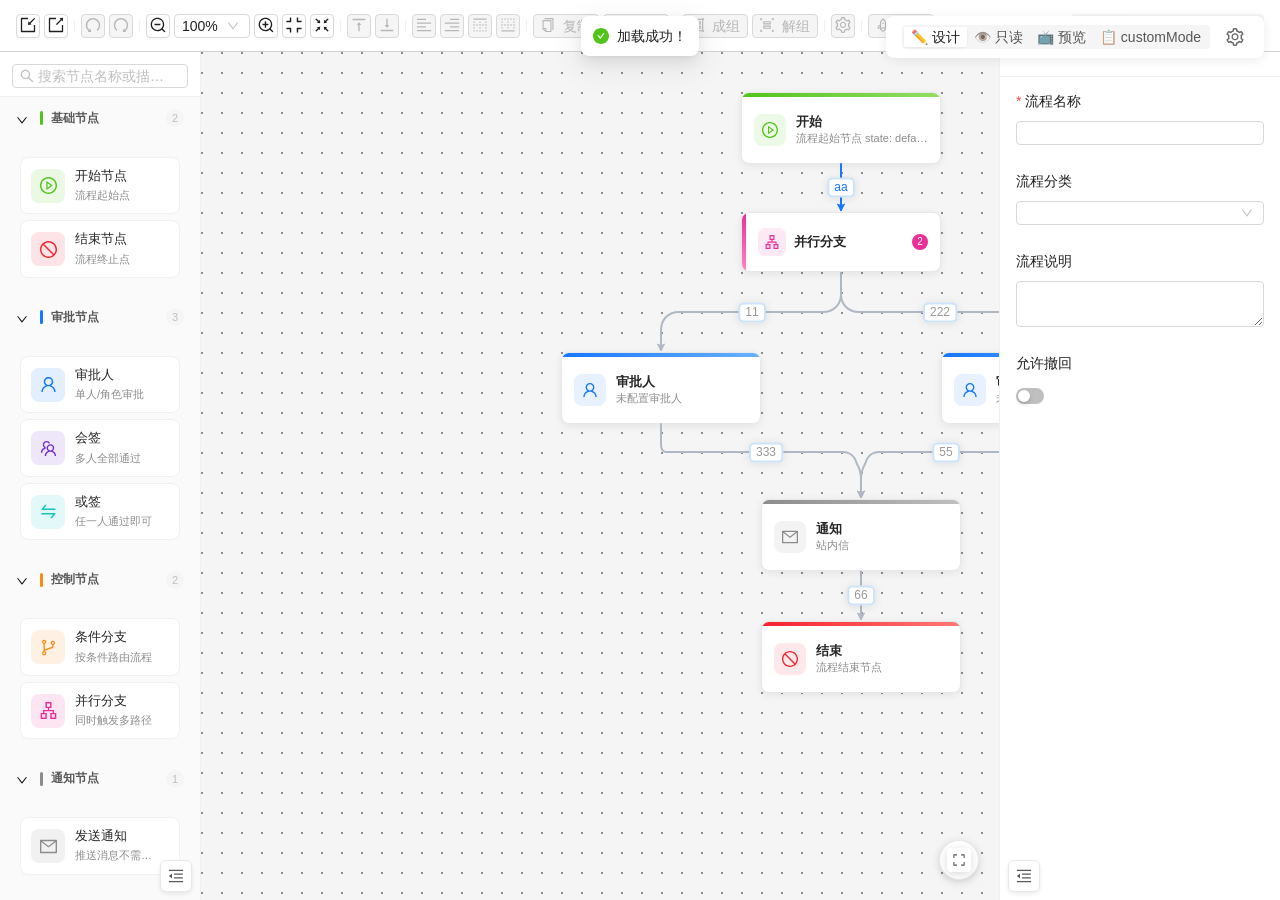
==== commit 529e416e: "文档0.05" ====
--- a/index.html
+++ b/index.html
@@ -4,7 +4,7 @@
     <meta charset="UTF-8" />
     <meta name="viewport" content="width=device-width, initial-scale=1.0" />
     <title>流程设计器</title>
-    <script type="module" crossorigin src="./assets/index-82OMxN3c.js"></script>
+    <script type="module" crossorigin src="./assets/index-DRL8JF9X.js"></script>
     <link rel="modulepreload" crossorigin href="./assets/vendor-vue-n6x0MXoC.js">
     <link rel="modulepreload" crossorigin href="./assets/vendor-antd-DQF42uR_.js">
     <link rel="modulepreload" crossorigin href="./assets/vendor-x6-B0tTI3Tl.js">
